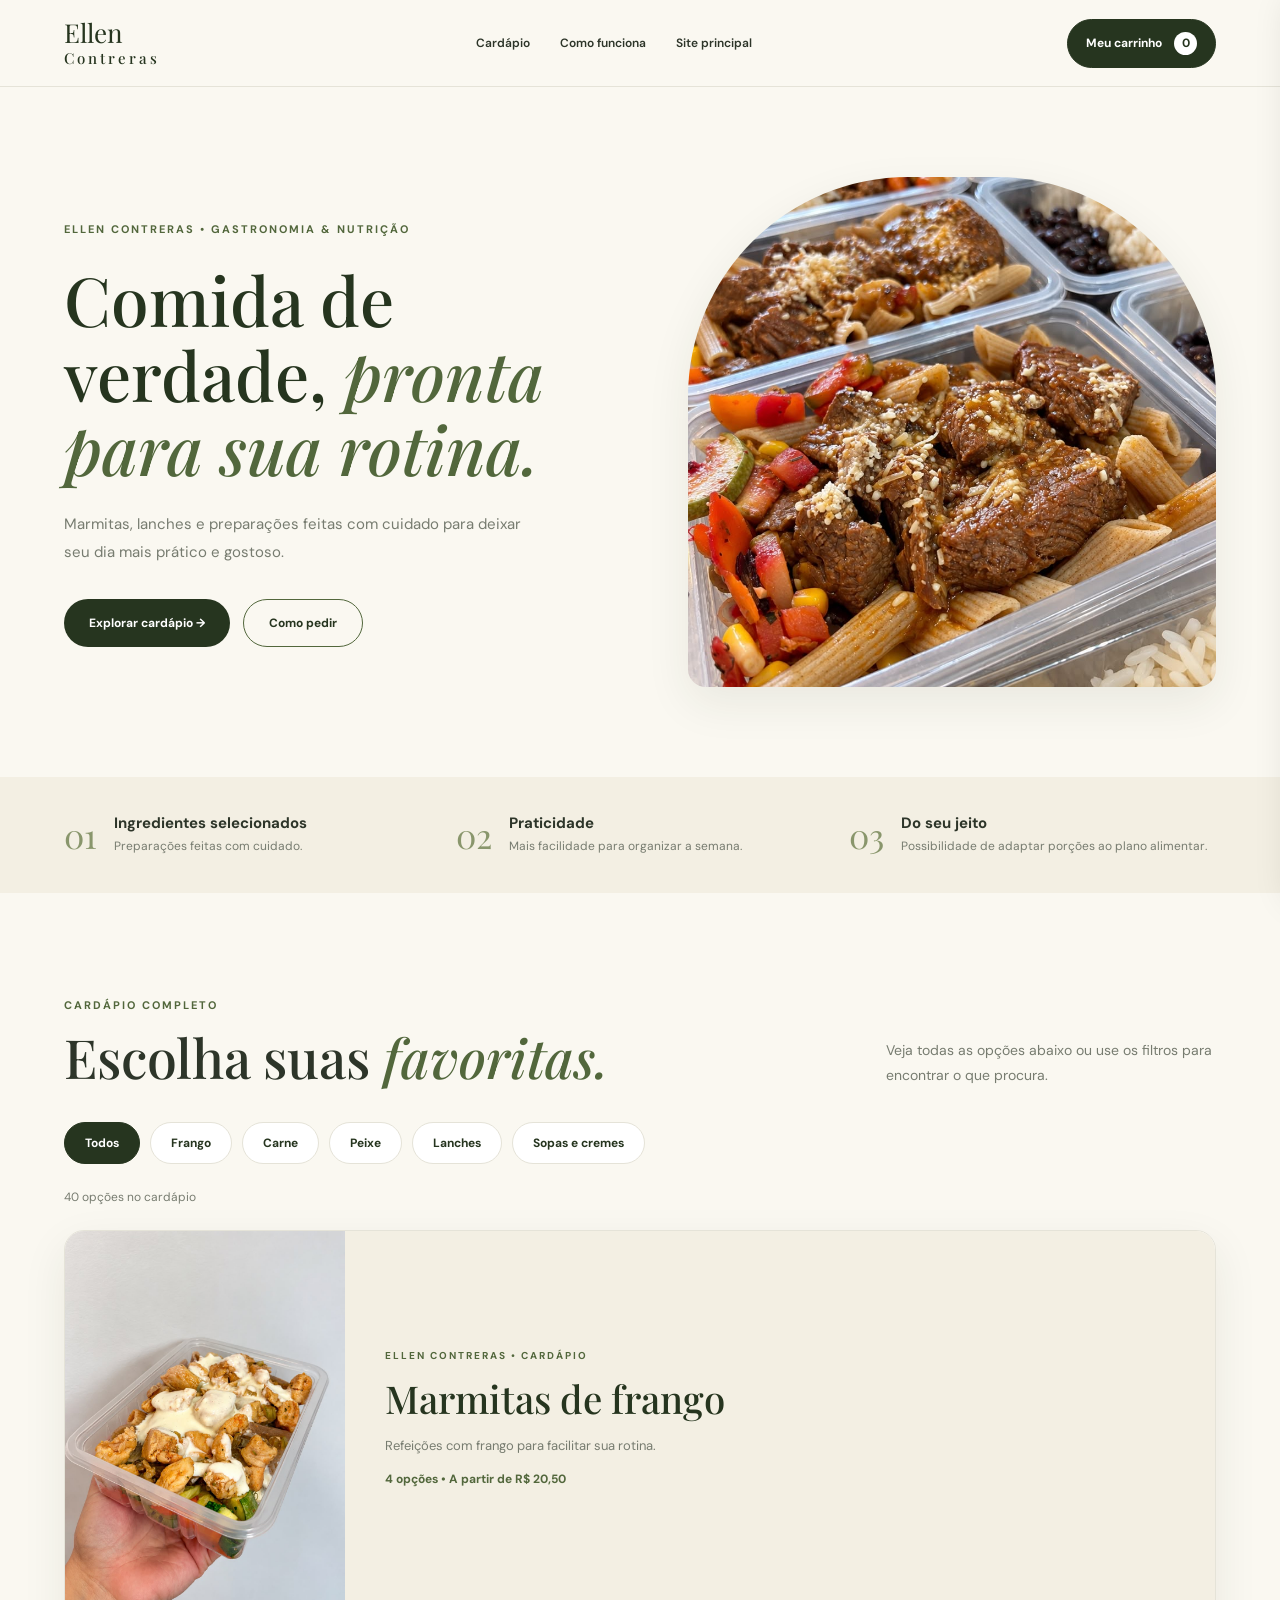
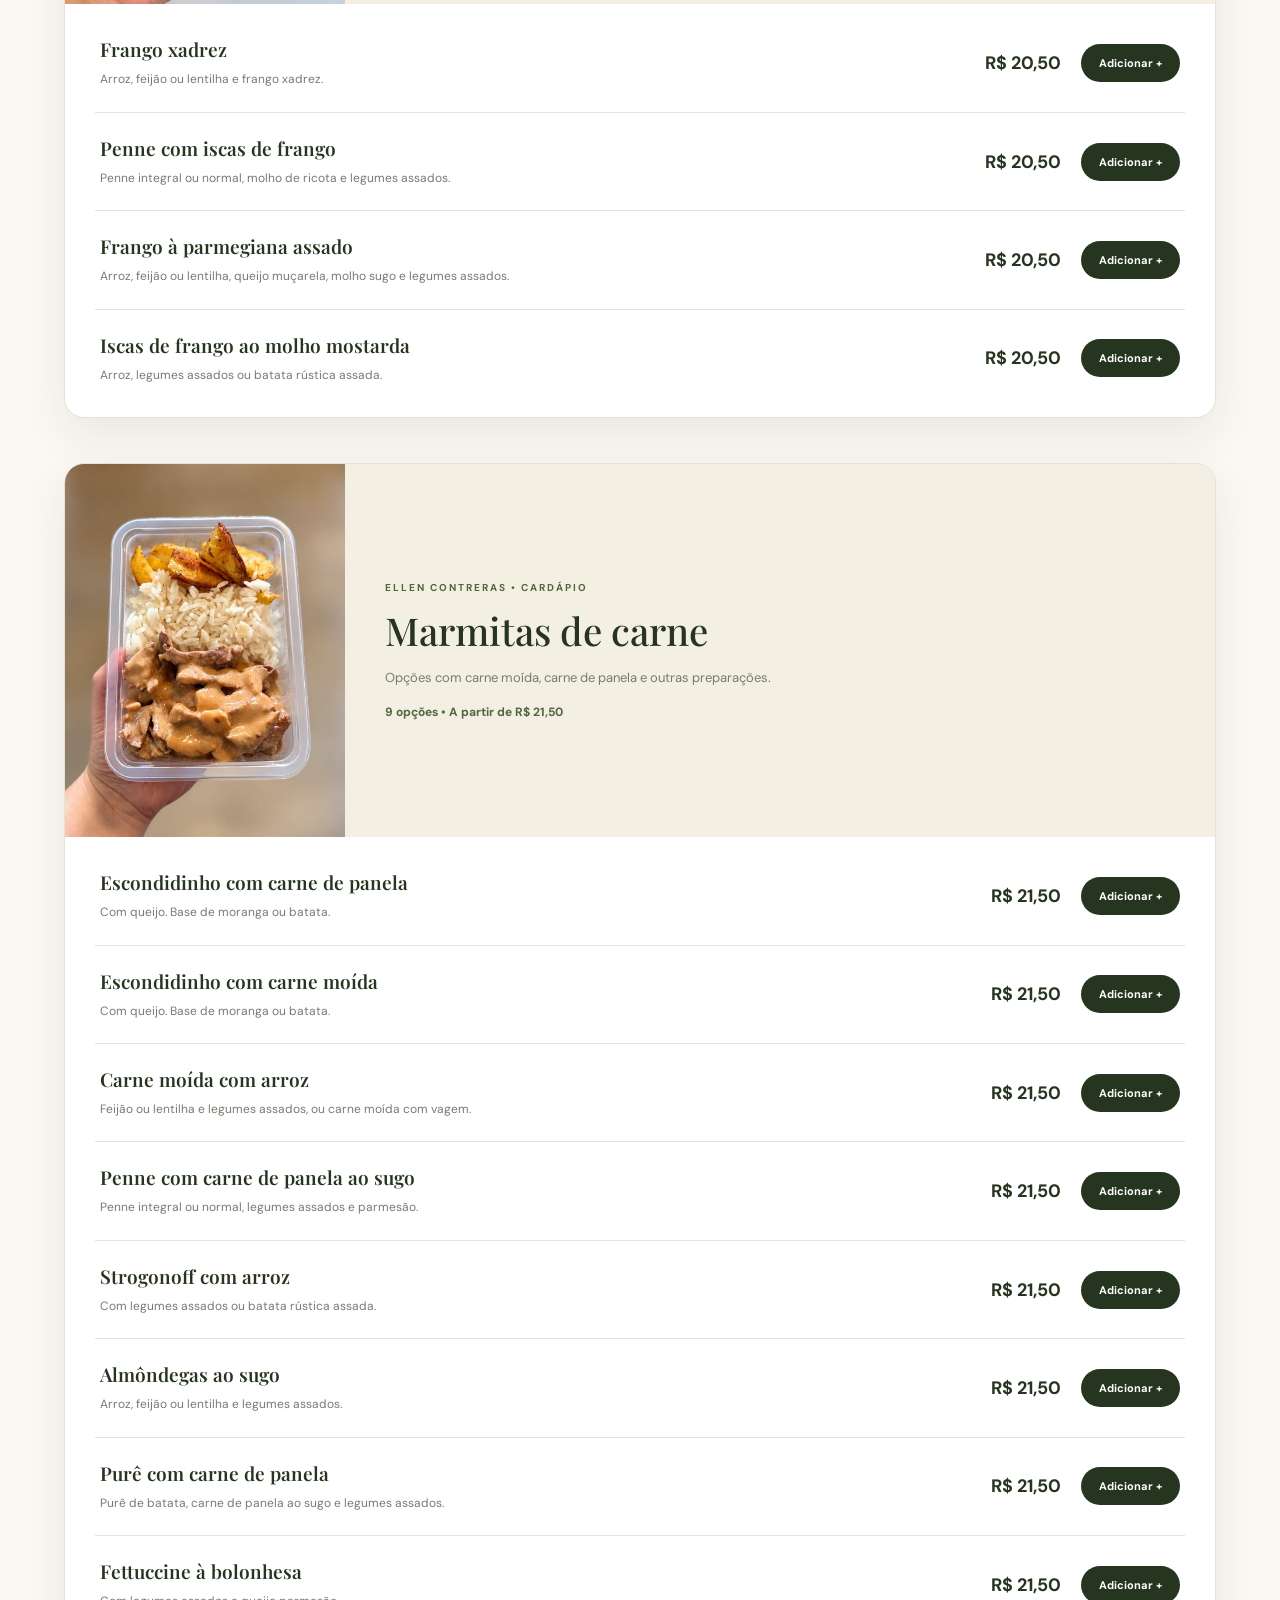
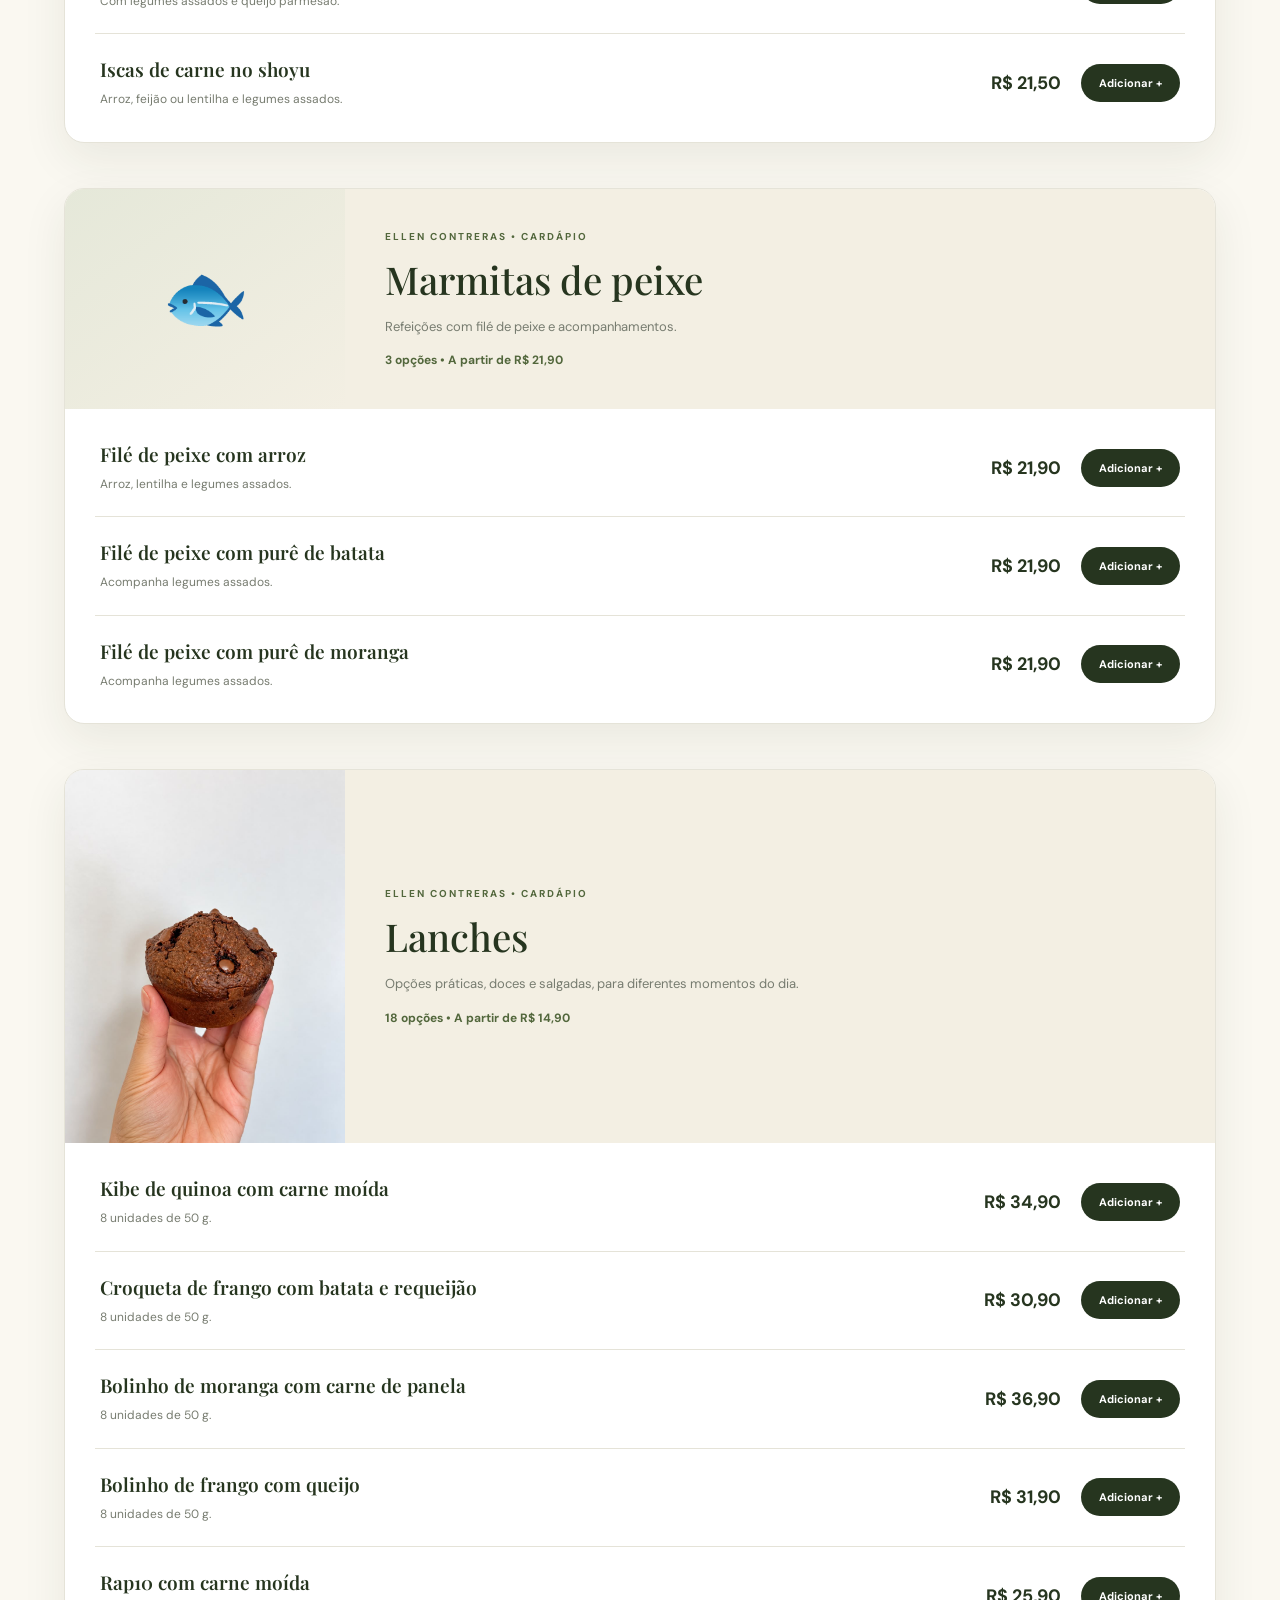
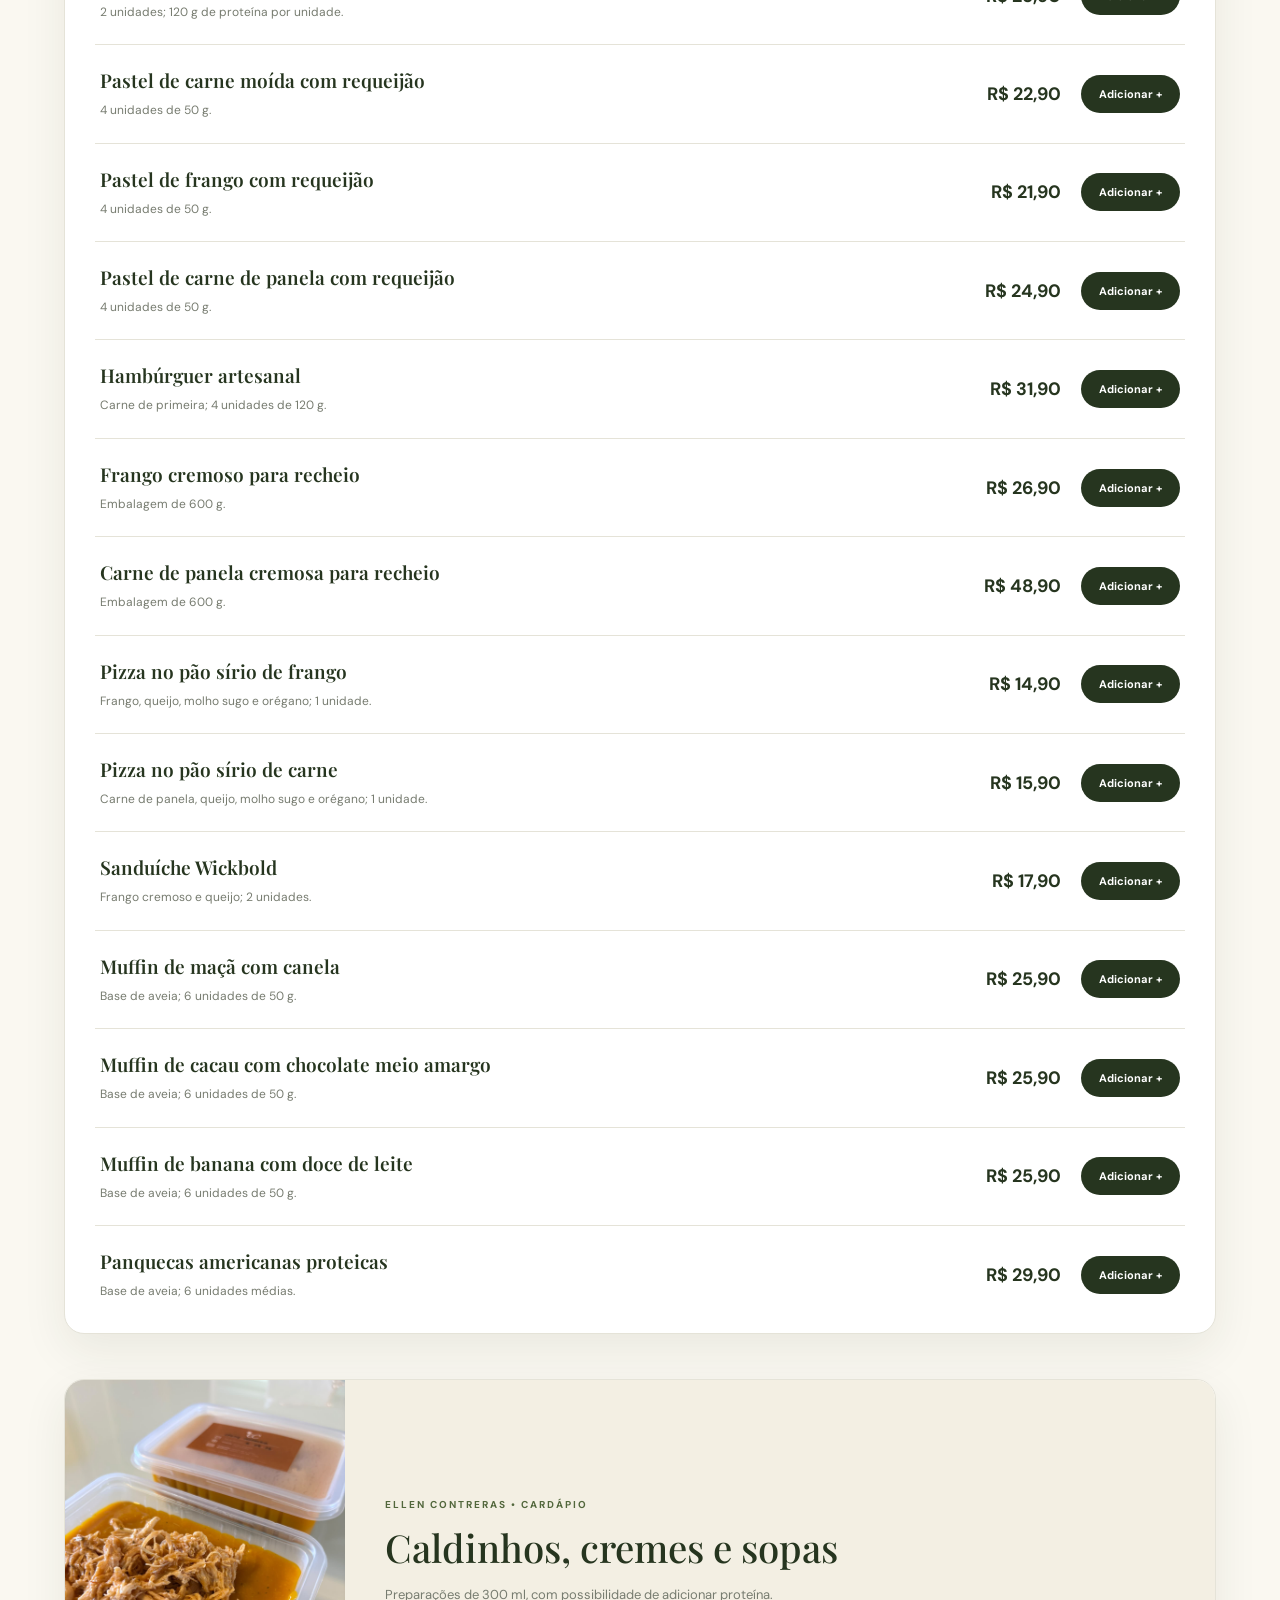
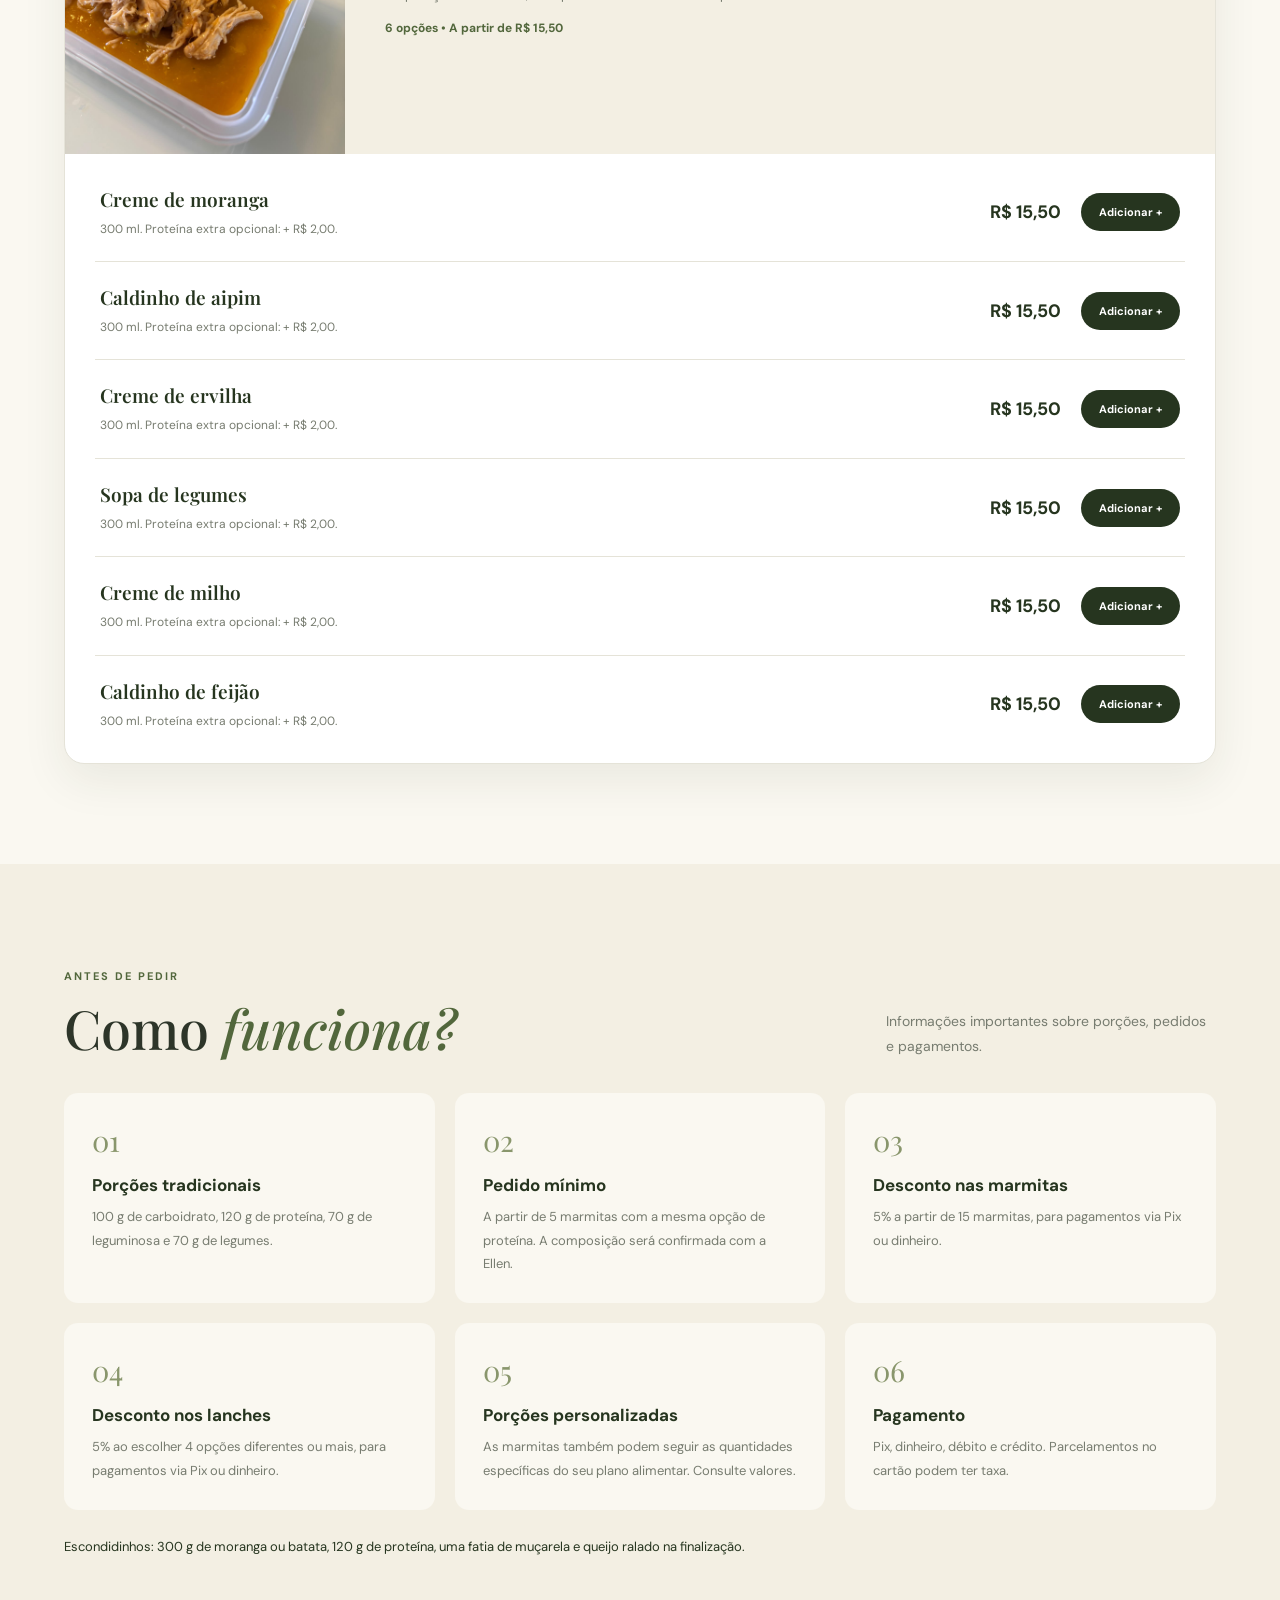
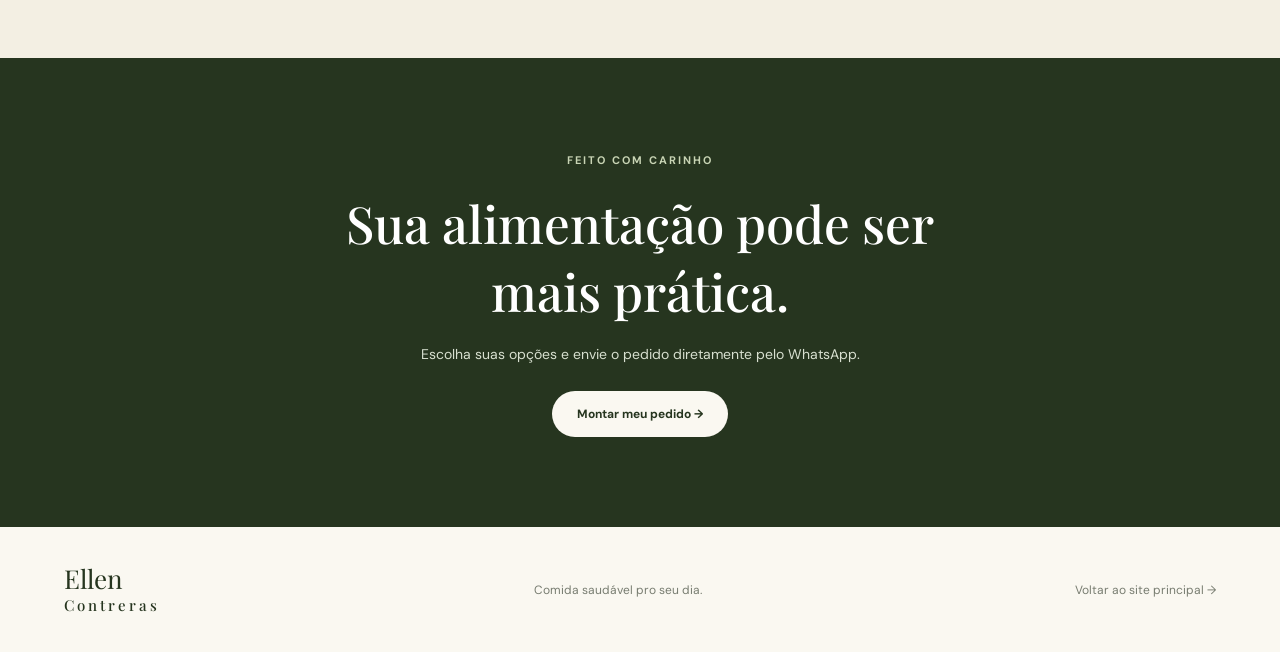
==== marmitas/index.html @ 261aaf0c "Add files via upload" ====
<!DOCTYPE html>
<html lang="pt-BR">
<head>
  <meta charset="UTF-8">
  <meta name="viewport" content="width=device-width, initial-scale=1.0">
  <meta name="description" content="Cardápio de marmitas, lanches e sopas da Ellen Contreras.">
  <title>Cardápio | Ellen Contreras</title>

  <link rel="preconnect" href="https://fonts.googleapis.com">
  <link rel="preconnect" href="https://fonts.gstatic.com" crossorigin>
  <link href="https://fonts.googleapis.com/css2?family=DM+Sans:wght@400;500;600;700&family=Playfair+Display:ital,wght@0,500;0,600;1,500&display=swap" rel="stylesheet">

  <link rel="stylesheet" href="marmitas.css">
</head>

<body>

<header class="header">
  <div class="container nav">

    <a href="../index.html" class="logo">
      <span>Ellen</span>
      <strong>Contreras</strong>
    </a>

    <nav class="nav-links">
      <a href="#cardapio">Cardápio</a>
      <a href="#regras">Como funciona</a>
      <a href="../index.html">Site principal</a>
    </nav>

    <button class="cart-button" id="openCart" type="button">
      <span>Meu carrinho</span>
      <span class="cart-count" id="cartCount">0</span>
    </button>

  </div>
</header>

<main>

  <section class="hero">
    <div class="container hero-grid">

      <div class="hero-content">
        <span class="eyebrow">ELLEN CONTRERAS • GASTRONOMIA & NUTRIÇÃO</span>

        <h1>Comida de verdade, <em>pronta para sua rotina.</em></h1>

        <p>
          Marmitas, lanches e preparações feitas com cuidado
          para deixar seu dia mais prático e gostoso.
        </p>

        <div class="hero-buttons">
          <a class="btn-primary" href="#cardapio">Explorar cardápio →</a>
          <a class="btn-secondary" href="#regras">Como pedir</a>
        </div>
      </div>

      <div class="hero-photo">
        <img
          src="../Imagens/Imagens ellen/Marmitas variadas.jpg"
          alt="Marmitas da Ellen Contreras"
        >
      </div>

    </div>
  </section>

  <section class="benefits">
    <div class="container benefits-grid">

      <div class="benefit">
        <span class="benefit-number">01</span>
        <div>
          <h3>Ingredientes selecionados</h3>
          <p>Preparações feitas com cuidado.</p>
        </div>
      </div>

      <div class="benefit">
        <span class="benefit-number">02</span>
        <div>
          <h3>Praticidade</h3>
          <p>Mais facilidade para organizar a semana.</p>
        </div>
      </div>

      <div class="benefit">
        <span class="benefit-number">03</span>
        <div>
          <h3>Do seu jeito</h3>
          <p>Possibilidade de adaptar porções ao plano alimentar.</p>
        </div>
      </div>

    </div>
  </section>

  <section class="section products-section" id="cardapio">
    <div class="container">

      <div class="section-heading">
        <div>
          <span class="section-label">CARDÁPIO COMPLETO</span>
          <h2>Escolha suas <em>favoritas.</em></h2>
        </div>

        <p>
          Veja todas as opções abaixo ou use os filtros
          para encontrar o que procura.
        </p>
      </div>

      <div class="filters" id="filters">
        <button class="filter active" data-filter="todos" type="button">Todos</button>
        <button class="filter" data-filter="frango" type="button">Frango</button>
        <button class="filter" data-filter="carne" type="button">Carne</button>
        <button class="filter" data-filter="peixe" type="button">Peixe</button>
        <button class="filter" data-filter="lanches" type="button">Lanches</button>
        <button class="filter" data-filter="sopas" type="button">Sopas e cremes</button>
      </div>

      <p class="results-label" id="resultsLabel"></p>

      <div class="products-grid" id="productsGrid"></div>

    </div>
  </section>

  <section class="section how-section" id="regras">
    <div class="container">

      <div class="section-heading">
        <div>
          <span class="section-label">ANTES DE PEDIR</span>
          <h2>Como <em>funciona?</em></h2>
        </div>

        <p>Informações importantes sobre porções, pedidos e pagamentos.</p>
      </div>

      <div class="rules-grid">

        <article class="rule-card">
          <span>01</span>
          <h3>Porções tradicionais</h3>
          <p>100 g de carboidrato, 120 g de proteína, 70 g de leguminosa e 70 g de legumes.</p>
        </article>

        <article class="rule-card">
          <span>02</span>
          <h3>Pedido mínimo</h3>
          <p>A partir de 5 marmitas com a mesma opção de proteína. A composição será confirmada com a Ellen.</p>
        </article>

        <article class="rule-card">
          <span>03</span>
          <h3>Desconto nas marmitas</h3>
          <p>5% a partir de 15 marmitas, para pagamentos via Pix ou dinheiro.</p>
        </article>

        <article class="rule-card">
          <span>04</span>
          <h3>Desconto nos lanches</h3>
          <p>5% ao escolher 4 opções diferentes ou mais, para pagamentos via Pix ou dinheiro.</p>
        </article>

        <article class="rule-card">
          <span>05</span>
          <h3>Porções personalizadas</h3>
          <p>As marmitas também podem seguir as quantidades específicas do seu plano alimentar. Consulte valores.</p>
        </article>

        <article class="rule-card">
          <span>06</span>
          <h3>Pagamento</h3>
          <p>Pix, dinheiro, débito e crédito. Parcelamentos no cartão podem ter taxa.</p>
        </article>

      </div>

      <p class="rules-note">
        Escondidinhos: 300 g de moranga ou batata, 120 g de proteína,
        uma fatia de muçarela e queijo ralado na finalização.
      </p>

    </div>
  </section>

  <section class="cta">
    <div class="container cta-content">
      <span>FEITO COM CARINHO</span>
      <h2>Sua alimentação pode ser mais prática.</h2>
      <p>Escolha suas opções e envie o pedido diretamente pelo WhatsApp.</p>
      <a href="#cardapio" class="btn-light">Montar meu pedido →</a>
    </div>
  </section>

</main>

<!-- FUNDO ESCURO DO CARRINHO -->
<div class="cart-overlay" id="cartOverlay"></div>

<!-- CARRINHO -->
<aside class="cart" id="cart" aria-label="Carrinho de compras">

  <div class="cart-header">
    <div>
      <span>SEU PEDIDO</span>
      <h2>Meu carrinho</h2>
    </div>

    <button
      class="close-cart"
      id="closeCart"
      type="button"
      aria-label="Fechar carrinho"
    >✕</button>
  </div>

  <!-- PRODUTOS ESCOLHIDOS -->
  <div class="cart-items" id="cartItems">
    <div class="empty-cart">Seu carrinho está vazio.</div>
  </div>

  <div class="cart-footer">

    <!-- INFORMAÇÕES DO CLIENTE -->
    <details class="customer-fields" id="customerFields">
      <summary>Informações para finalizar o pedido</summary>

      <div class="customer-fields-content">

        <p>Preencha seus dados somente na hora de finalizar.</p>

        <label for="customerName">Seu nome *</label>
        <input
          type="text"
          id="customerName"
          placeholder="Digite seu nome"
          autocomplete="name"
          maxlength="100"
        >

        <label for="deliveryType">Como deseja receber? *</label>
        <select id="deliveryType">
          <option value="">Selecione uma opção</option>
          <option value="Entrega">Entrega</option>
          <option value="Retirada">Retirada</option>
        </select>

        <!-- ENDEREÇO DE ENTREGA -->
        <div id="addressField" hidden>

          <label for="customerAddress">Rua ou avenida *</label>
          <input
            type="text"
            id="customerAddress"
            placeholder="Ex.: Rua das Flores"
            autocomplete="address-line1"
            maxlength="150"
          >

          <label for="customerNumber">Número *</label>
          <input
            type="text"
            id="customerNumber"
            placeholder="Ex.: 123"
            maxlength="20"
          >

          <label class="no-number-option" for="noNumber">
            <input type="checkbox" id="noNumber">
            Minha casa não tem número
          </label>

          <label for="customerComplement">Complemento</label>
          <input
            type="text"
            id="customerComplement"
            placeholder="Ex.: apartamento 302, bloco B (opcional)"
            autocomplete="address-line2"
            maxlength="100"
          >

          <label for="customerNeighborhood">Bairro *</label>
          <input
            type="text"
            id="customerNeighborhood"
            placeholder="Seu bairro"
            maxlength="100"
          >

          <label for="customerCity">Cidade *</label>
          <input
            type="text"
            id="customerCity"
            placeholder="Sua cidade"
            autocomplete="address-level2"
            maxlength="100"
          >

          <label for="customerReference">Ponto de referência</label>
          <input
            type="text"
            id="customerReference"
            placeholder="Ex.: perto do mercado (opcional)"
            maxlength="150"
          >

        </div>

        <label for="customerNotes">Observações (opcional)</label>
        <textarea
          id="customerNotes"
          rows="2"
          placeholder="Ex.: sem cebola, preferência de acompanhamento..."
          maxlength="500"
        ></textarea>

        <p
          id="customerError"
          class="customer-error"
          role="alert"
          hidden
        ></p>

      </div>
    </details>

    <!-- FORMA DE PAGAMENTO -->
    <label class="payment-label" for="paymentMethod">
      Forma de pagamento
    </label>

    <select class="payment-select" id="paymentMethod">
      <option value="pix">Pix</option>
      <option value="dinheiro">Dinheiro</option>
      <option value="debito">Cartão de débito</option>
      <option value="credito">Cartão de crédito</option>
    </select>

    <!-- RESUMO E TOTAL -->
    <div class="cart-summary">

      <div>
        <span>Subtotal</span>
        <strong id="cartSubtotal">R$ 0,00</strong>
      </div>

      <div>
        <span>Desconto estimado</span>
        <strong id="cartDiscount">R$ 0,00</strong>
      </div>

      <div class="summary-total">
        <span>Total estimado</span>
        <strong id="cartTotal">R$ 0,00</strong>
      </div>

    </div>

    <!-- AVISO E FINALIZAÇÃO -->
    <p class="cart-warning" id="cartWarning"></p>

    <button class="checkout-button" id="checkout" type="button">
      Finalizar pelo WhatsApp →
    </button>

    <p class="cart-note">
      O pedido e os valores serão confirmados pela Ellen.
      Entrega, adaptações e eventuais taxas não estão incluídas.
    </p>

  </div>
</aside>

<footer class="footer">
  <div class="container footer-content">

    <a href="../index.html" class="footer-logo">
      <span>Ellen</span>
      <strong>Contreras</strong>
    </a>

    <p>Comida saudável pro seu dia.</p>

    <a href="../index.html">Voltar ao site principal →</a>

  </div>
</footer>

<script src="marmitas.js"></script>

</body>
</html>
---- marmitas/marmitas.css ----
/* ========================================
   ELLEN CONTRERAS — CARDÁPIO
   ======================================== */

:root {
  --green-dark: #26351f;
  --green: #52673c;
  --green-light: #89966c;
  --cream: #f3efe3;
  --cream-light: #faf8f1;
  --white: #fff;
  --text: #2d3529;
  --text-soft: #777c70;
  --border: #e5e3d8;
  --shadow: 0 16px 45px rgba(38, 53, 31, .08);
}

* {
  margin: 0;
  padding: 0;
  box-sizing: border-box;
}

html {
  scroll-behavior: smooth;
  scroll-padding-top: 95px;
}

body {
  font-family: "DM Sans", sans-serif;
  color: var(--text);
  background: var(--cream-light);
}

body.cart-open {
  overflow: hidden;
}

a {
  color: inherit;
  text-decoration: none;
}

button,
input,
select,
textarea {
  font: inherit;
}

button {
  cursor: pointer;
}

img {
  display: block;
  max-width: 100%;
}

[hidden] {
  display: none !important;
}

.container {
  width: min(1160px, 90%);
  margin-inline: auto;
}

.section {
  padding: 100px 0;
}

h1,
h2,
h3 {
  font-weight: 500;
}

h1,
h2 {
  font-family: "Playfair Display", serif;
}

em {
  color: var(--green);
  font-weight: 500;
}

.section-label,
.eyebrow {
  color: var(--green);
  font-size: 11px;
  font-weight: 700;
  letter-spacing: 2px;
}

.section-heading {
  display: flex;
  justify-content: space-between;
  align-items: end;
  gap: 30px;
  margin-bottom: 34px;
}

.section-heading h2 {
  font-size: clamp(35px, 4.5vw, 54px);
  line-height: 1.15;
  margin-top: 12px;
}

.section-heading > p {
  max-width: 330px;
  font-size: 14px;
  line-height: 1.8;
  color: var(--text-soft);
}

/* ========================================
   HEADER
   ======================================== */

.header {
  position: sticky;
  top: 0;
  z-index: 30;
  background: rgba(250, 248, 241, .96);
  backdrop-filter: blur(12px);
  border-bottom: 1px solid var(--border);
}

.nav {
  min-height: 86px;
  display: flex;
  align-items: center;
  justify-content: space-between;
  gap: 24px;
}

.logo,
.footer-logo {
  display: flex;
  flex-direction: column;
  font-family: "Playfair Display", serif;
  line-height: .9;
  color: var(--green-dark);
}

.logo span,
.footer-logo span {
  font-size: 26px;
}

.logo strong,
.footer-logo strong {
  font-size: 15px;
  font-weight: 500;
  letter-spacing: 3px;
  margin-top: 8px;
}

.nav-links {
  display: flex;
  gap: 30px;
}

.nav-links a {
  font-size: 12px;
  font-weight: 600;
  transition: color .2s;
}

.nav-links a:hover {
  color: var(--green-light);
}

.cart-button {
  border: 1px solid var(--green-dark);
  border-radius: 100px;
  padding: 12px 18px;
  background: var(--green-dark);
  color: white;
  display: flex;
  gap: 12px;
  align-items: center;
  font-size: 12px;
  font-weight: 700;
  white-space: nowrap;
}

.cart-button:hover {
  background: var(--green);
}

.cart-count {
  background: white;
  color: var(--green-dark);
  border-radius: 50%;
  width: 23px;
  height: 23px;
  display: grid;
  place-items: center;
}

/* ========================================
   HERO
   ======================================== */

.hero {
  padding: 90px 0;
  overflow: hidden;
}

.hero-grid {
  display: grid;
  grid-template-columns: 1.05fr 1fr;
  align-items: center;
  gap: 70px;
}

.hero-content h1 {
  font-size: clamp(43px, 5.3vw, 74px);
  line-height: 1.1;
  margin: 24px 0;
  color: var(--green-dark);
}

.hero-content p {
  font-size: 15px;
  line-height: 1.9;
  max-width: 470px;
  color: var(--text-soft);
}

.hero-buttons {
  display: flex;
  flex-wrap: wrap;
  gap: 13px;
  margin-top: 32px;
}

.btn-primary,
.btn-secondary,
.btn-light {
  display: inline-flex;
  justify-content: center;
  align-items: center;
  padding: 15px 25px;
  border-radius: 100px;
  font-size: 12px;
  font-weight: 700;
  transition: transform .2s, background .2s;
}

.btn-primary {
  background: var(--green-dark);
  color: white;
}

.btn-secondary {
  border: 1px solid var(--green);
  color: var(--green-dark);
}

.btn-light {
  background: var(--cream-light);
  color: var(--green-dark);
}

.btn-primary:hover,
.btn-secondary:hover,
.btn-light:hover {
  transform: translateY(-3px);
}

.hero-photo {
  height: 510px;
  border-radius: 220px 220px 18px 18px;
  overflow: hidden;
  background: var(--cream);
  box-shadow: var(--shadow);
}

.hero-photo img {
  width: 100%;
  height: 100%;
  object-fit: cover;
}

/* ========================================
   BENEFÍCIOS
   ======================================== */

.benefits {
  background: var(--cream);
  padding: 35px 0;
}

.benefits-grid {
  display: grid;
  grid-template-columns: repeat(3, 1fr);
  gap: 25px;
}

.benefit {
  display: flex;
  gap: 17px;
  align-items: center;
}

.benefit-number {
  font-family: "Playfair Display", serif;
  font-size: 34px;
  color: var(--green-light);
}

.benefit h3 {
  font-size: 15px;
  font-weight: 700;
}

.benefit p {
  font-size: 12px;
  line-height: 1.6;
  margin-top: 4px;
  color: var(--text-soft);
}

/* ========================================
   FILTROS
   ======================================== */

.filters {
  display: flex;
  flex-wrap: wrap;
  gap: 10px;
  margin-bottom: 25px;
}

.filter {
  border: 1px solid var(--border);
  background: white;
  color: var(--green-dark);
  border-radius: 100px;
  padding: 12px 20px;
  font-size: 12px;
  font-weight: 700;
  transition: .2s;
}

.filter:hover,
.filter.active {
  background: var(--green-dark);
  color: white;
  border-color: var(--green-dark);
}

.results-label {
  font-size: 12px;
  color: var(--text-soft);
  margin-bottom: 25px;
}

/* ========================================
   CATEGORIAS COM FOTO ÚNICA
   ======================================== */

.products-grid {
  display: flex;
  flex-direction: column;
  gap: 45px;
}

.category-section {
  background: white;
  border: 1px solid var(--border);
  border-radius: 20px;
  overflow: hidden;
  box-shadow: var(--shadow);
}

.category-banner {
  display: grid;
  grid-template-columns: 280px 1fr;
  min-height: 220px;
  background: var(--cream);
}

.category-photo {
  height: 100%;
  min-height: 220px;
  overflow: hidden;
  background: #e9e7db;
}

.category-photo img {
  width: 100%;
  height: 100%;
  object-fit: cover;
}

.category-placeholder {
  width: 100%;
  height: 100%;
  min-height: 220px;
  display: grid;
  place-items: center;
  font-size: 70px;
  background: linear-gradient(145deg, #e5e8d9, #f3efe3);
}

.category-banner-content {
  padding: 35px 40px;
  display: flex;
  flex-direction: column;
  justify-content: center;
}

.category-banner-content > span {
  color: var(--green);
  font-size: 10px;
  letter-spacing: 2px;
  font-weight: 700;
}

.category-banner-content h3 {
  margin: 10px 0;
  font-family: "Playfair Display", serif;
  color: var(--green-dark);
  font-size: clamp(28px, 3vw, 40px);
}

.category-banner-content p {
  color: var(--text-soft);
  font-size: 13px;
  line-height: 1.8;
  max-width: 500px;
}

.category-count {
  margin-top: 14px;
  font-size: 12px;
  font-weight: 700;
  color: var(--green);
}

/* ========================================
   LISTA DE PRODUTOS
   ======================================== */

.category-products {
  padding: 10px 30px;
}

.product-row {
  display: flex;
  align-items: center;
  justify-content: space-between;
  gap: 25px;
  padding: 22px 5px;
  border-bottom: 1px solid var(--border);
}

.product-row:last-child {
  border-bottom: none;
}

.product-row-info {
  flex: 1;
  min-width: 0;
}

.product-row-info h4 {
  font-family: "Playfair Display", serif;
  font-size: 19px;
  font-weight: 600;
  color: var(--green-dark);
  margin-bottom: 7px;
}

.product-row-info p {
  font-size: 12px;
  color: var(--text-soft);
  line-height: 1.7;
}

.product-row-actions {
  display: flex;
  align-items: center;
  gap: 20px;
  flex-shrink: 0;
}

.price {
  font-size: 18px;
  font-weight: 700;
  color: var(--green-dark);
  white-space: nowrap;
}

.add-cart {
  border: none;
  border-radius: 100px;
  padding: 12px 18px;
  background: var(--green-dark);
  color: white;
  font-size: 11px;
  font-weight: 700;
  white-space: nowrap;
  transition: .2s;
}

.add-cart:hover {
  background: var(--green);
  transform: translateY(-2px);
}

/* ========================================
   COMO FUNCIONA
   ======================================== */

.how-section {
  background: var(--cream);
}

.rules-grid {
  display: grid;
  grid-template-columns: repeat(3, minmax(0, 1fr));
  gap: 20px;
}

.rule-card {
  padding: 28px;
  background: var(--cream-light);
  border-radius: 14px;
}

.rule-card > span {
  font-family: "Playfair Display", serif;
  color: var(--green-light);
  font-size: 29px;
}

.rule-card h3 {
  margin: 15px 0 9px;
  font-size: 17px;
  font-weight: 700;
  color: var(--green-dark);
}

.rule-card p {
  color: var(--text-soft);
  font-size: 13px;
  line-height: 1.8;
}

.rules-note {
  font-size: 13px;
  color: var(--green-dark);
  line-height: 1.8;
  margin-top: 25px;
}

/* ========================================
   CTA
   ======================================== */

.cta {
  background: var(--green-dark);
  color: white;
  text-align: center;
  padding: 90px 0;
}

.cta-content > span {
  color: #c8d4b4;
  font-size: 11px;
  letter-spacing: 2px;
  font-weight: 700;
}

.cta h2 {
  font-size: clamp(34px, 4vw, 52px);
  margin: 20px auto;
  max-width: 650px;
}

.cta p {
  color: #d8e0d0;
  margin-bottom: 28px;
  font-size: 14px;
}

/* ========================================
   FOOTER
   ======================================== */

.footer {
  padding: 40px 0;
  background: var(--cream-light);
}

.footer-content {
  display: flex;
  justify-content: space-between;
  align-items: center;
  gap: 25px;
}

.footer-content p,
.footer-content > a:last-child {
  font-size: 12px;
  color: var(--text-soft);
}

/* ========================================
   CARRINHO — ESTRUTURA
   ======================================== */

.cart-overlay {
  position: fixed;
  inset: 0;
  background: rgba(20, 30, 17, .5);
  z-index: 99;
  opacity: 0;
  visibility: hidden;
  transition: .25s;
}

.cart-overlay.active {
  opacity: 1;
  visibility: visible;
}

.cart {
  position: fixed;
  top: 0;
  right: 0;
  bottom: 0;
  width: min(440px, 100%);
  height: 100vh;
  height: 100dvh;
  z-index: 100;
  background: var(--cream-light);
  transform: translateX(105%);
  transition: transform .3s;
  display: flex;
  flex-direction: column;
  box-shadow: -12px 0 35px rgba(0, 0, 0, .12);
}

.cart.active {
  transform: translateX(0);
}

.cart-header {
  padding: 18px 24px;
  display: flex;
  align-items: center;
  justify-content: space-between;
  gap: 12px;
  border-bottom: 1px solid var(--border);
  flex-shrink: 0;
}

.cart-header span {
  font-size: 10px;
  color: var(--green);
  font-weight: 700;
  letter-spacing: 1.5px;
}

.cart-header h2 {
  font-size: 25px;
  margin-top: 5px;
}

.close-cart {
  border: none;
  background: transparent;
  color: var(--green-dark);
  font-size: 22px;
  padding: 8px;
}

/* Produtos ocupam o espaço disponível */

.cart-items {
  flex: 1 1 auto;
  min-height: 90px;
  padding: 8px 22px;
  overflow-y: auto;
  overscroll-behavior: contain;
}

.empty-cart {
  padding: 45px 0;
  color: var(--text-soft);
  text-align: center;
  font-size: 13px;
}

.cart-item {
  display: flex;
  align-items: center;
  justify-content: space-between;
  gap: 12px;
  padding: 14px 0;
  border-bottom: 1px solid var(--border);
}

.cart-item-info {
  flex: 1;
  min-width: 0;
}

.cart-item-info strong {
  display: block;
  font-size: 13px;
  color: var(--green-dark);
  line-height: 1.5;
}

.cart-item-info > span {
  display: block;
  color: var(--text-soft);
  font-size: 12px;
  margin-top: 5px;
}

.cart-item-controls {
  display: flex;
  align-items: center;
  gap: 7px;
  flex-shrink: 0;
}

.cart-item-controls button {
  border: 1px solid var(--border);
  background: white;
  color: var(--green-dark);
  width: 28px;
  height: 28px;
  border-radius: 50%;
}

.cart-item-controls span {
  font-size: 12px;
  font-weight: 700;
  min-width: 15px;
  text-align: center;
}

.cart-item-controls .remove-item {
  border: none;
  background: transparent;
  color: #a65d50;
}

/* Rodapé independente, com rolagem */

.cart-footer {
  flex: 0 1 auto;
  min-height: 0;
  max-height: 62%;
  overflow-y: auto;
  overscroll-behavior: contain;
  padding: 15px 22px 20px;
  border-top: 1px solid var(--border);
  background: var(--cream-light);
}

/* ========================================
   RESUMO DO PEDIDO
   ======================================== */

.cart-summary > div {
  display: flex;
  justify-content: space-between;
  gap: 12px;
  padding: 5px 0;
  font-size: 12px;
}

.cart-summary .summary-total {
  margin-top: 6px;
  padding-top: 12px;
  border-top: 1px solid var(--border);
  font-size: 16px;
  font-weight: 700;
  color: var(--green-dark);
}

/* ========================================
   DADOS DO CLIENTE — RECOLHÍVEIS
   ======================================== */

.customer-fields {
  margin: 15px 0;
  border: 1px solid var(--border);
  border-radius: 12px;
  background: white;
  overflow: hidden;
}

.customer-fields summary {
  position: relative;
  padding: 14px 38px 14px 15px;
  color: var(--green-dark);
  font-size: 12px;
  font-weight: 700;
  cursor: pointer;
  list-style: none;
}

.customer-fields summary::-webkit-details-marker {
  display: none;
}

.customer-fields summary::after {
  content: "+";
  position: absolute;
  right: 15px;
  top: 50%;
  transform: translateY(-50%);
  font-size: 19px;
  font-weight: 400;
  color: var(--green);
}

.customer-fields[open] summary::after {
  content: "−";
}

.customer-fields[open] summary {
  border-bottom: 1px solid var(--border);
}

.customer-fields-content {
  padding: 5px 15px 16px;
}

.customer-fields-content > p:first-child {
  font-size: 11px;
  line-height: 1.6;
  color: var(--text-soft);
  margin: 9px 0 12px;
}

.customer-fields label {
  display: block;
  margin: 12px 0 5px;
  font-size: 11px;
  font-weight: 700;
  color: var(--green-dark);
}

.customer-fields input,
.customer-fields select,
.customer-fields textarea {
  width: 100%;
  border: 1px solid var(--border);
  border-radius: 8px;
  background: white;
  color: var(--green-dark);
  padding: 10px 12px;
  font-size: 12px;
  outline: none;
}

.customer-fields input:focus,
.customer-fields select:focus,
.customer-fields textarea:focus {
  border-color: var(--green);
  box-shadow: 0 0 0 2px rgba(82, 103, 60, .1);
}

.customer-fields textarea {
  resize: vertical;
  min-height: 65px;
}

.customer-fields .customer-error {
  margin-top: 10px;
  color: #a34030;
  font-size: 11px;
  line-height: 1.5;
}

/* ========================================
   PAGAMENTO E FINALIZAÇÃO
   ======================================== */

.payment-label {
  display: block;
  font-size: 11px;
  font-weight: 700;
  color: var(--green-dark);
}

.payment-select {
  width: 100%;
  height: 39px;
  margin: 7px 0 11px;
  padding: 7px 12px;
  border: 1px solid var(--border);
  border-radius: 8px;
  background: white;
  color: var(--green-dark);
  font-size: 12px;
}

.cart-warning {
  font-size: 10px;
  line-height: 1.5;
  color: #925f38;
  margin: 7px 0 11px;
}

.checkout-button {
  width: 100%;
  padding: 13px;
  border: none;
  border-radius: 100px;
  background: var(--green-dark);
  color: white;
  font-weight: 700;
  font-size: 12px;
  transition: background .2s;
}

.checkout-button:hover {
  background: var(--green);
}

.checkout-button:disabled {
  opacity: .5;
  cursor: not-allowed;
}

.cart-note {
  margin-top: 9px;
  font-size: 10px;
  line-height: 1.5;
  color: var(--text-soft);
  text-align: center;
}

/* ========================================
   NOTIFICAÇÃO DE PRODUTO ADICIONADO
   ======================================== */

.cart-toast {
  position: fixed;
  right: 24px;
  bottom: 24px;
  z-index: 200;
  display: flex;
  align-items: center;
  gap: 14px;
  width: min(390px, calc(100% - 32px));
  padding: 17px 20px;
  background: var(--green-dark);
  color: white;
  border-radius: 14px;
  box-shadow: 0 12px 35px rgba(0, 0, 0, .2);
  opacity: 0;
  visibility: hidden;
  transform: translateY(20px);
  transition: opacity .25s, transform .25s, visibility .25s;
  pointer-events: none;
}

.cart-toast.show {
  opacity: 1;
  visibility: visible;
  transform: translateY(0);
}

.cart-toast-icon {
  width: 34px;
  height: 34px;
  flex-shrink: 0;
  display: grid;
  place-items: center;
  border-radius: 50%;
  background: var(--green-light);
  font-size: 20px;
  font-weight: 700;
}

.cart-toast strong {
  display: block;
  font-size: 13px;
  margin-bottom: 4px;
}

.cart-toast p {
  font-size: 12px;
  line-height: 1.5;
  color: #e0e8d7;
}

/* ========================================
   RESPONSIVO — TABLET
   ======================================== */

@media (max-width: 1000px) {
  .hero-grid {
    gap: 35px;
  }

  .rules-grid {
    grid-template-columns: repeat(2, minmax(0, 1fr));
  }

  .nav-links {
    gap: 15px;
  }
}

/* ========================================
   RESPONSIVO — CELULAR
   ======================================== */

@media (max-width: 700px) {
  .container {
    width: 90%;
  }

  .section {
    padding: 65px 0;
  }

  .nav {
    min-height: 75px;
  }

  .nav-links {
    display: none;
  }

  .logo span {
    font-size: 22px;
  }

  .cart-button {
    padding: 10px 12px;
  }

  .hero {
    padding: 50px 0;
  }

  .hero-grid {
    grid-template-columns: 1fr;
    gap: 30px;
  }

  .hero-photo {
    height: 330px;
    border-radius: 150px 150px 15px 15px;
  }

  .hero-content h1 {
    font-size: 43px;
  }

  .benefits-grid {
    grid-template-columns: 1fr;
    gap: 22px;
  }

  .section-heading {
    display: block;
  }

  .section-heading > p {
    margin-top: 14px;
  }

  .rules-grid {
    grid-template-columns: 1fr;
  }

  .category-banner {
    grid-template-columns: 1fr;
  }

  .category-photo,
  .category-placeholder {
    height: 220px;
    min-height: 220px;
  }

  .category-banner-content {
    padding: 25px;
  }

  .category-products {
    padding: 5px 20px;
  }

  .product-row {
    align-items: flex-start;
    flex-direction: column;
    gap: 13px;
  }

  .product-row-actions {
    width: 100%;
    justify-content: space-between;
  }

  .product-row-info h4 {
    font-size: 18px;
  }

  .footer-content {
    flex-direction: column;
    text-align: center;
  }

  .cart-toast {
    left: 16px;
    right: 16px;
    bottom: 18px;
    width: auto;
  }
}

/* ========================================
   CARRINHO EM TELAS BAIXAS
   ======================================== */

@media (max-height: 750px) {
  .cart-header {
    padding: 12px 20px;
  }

  .cart-header h2 {
    font-size: 22px;
  }

  .cart-footer {
    padding: 11px 20px 13px;
    max-height: 58%;
  }

  .cart-items {
    min-height: 85px;
  }

  .cart-note {
    display: none;
  }

  .payment-select {
    height: 35px;
  }
}

@media (max-width: 380px) {
  .cart-item {
    align-items: flex-start;
    flex-direction: column;
  }

  .cart-item-controls {
    align-self: flex-end;
  }

  .cart-button > span:first-child {
    font-size: 11px;
  }
}
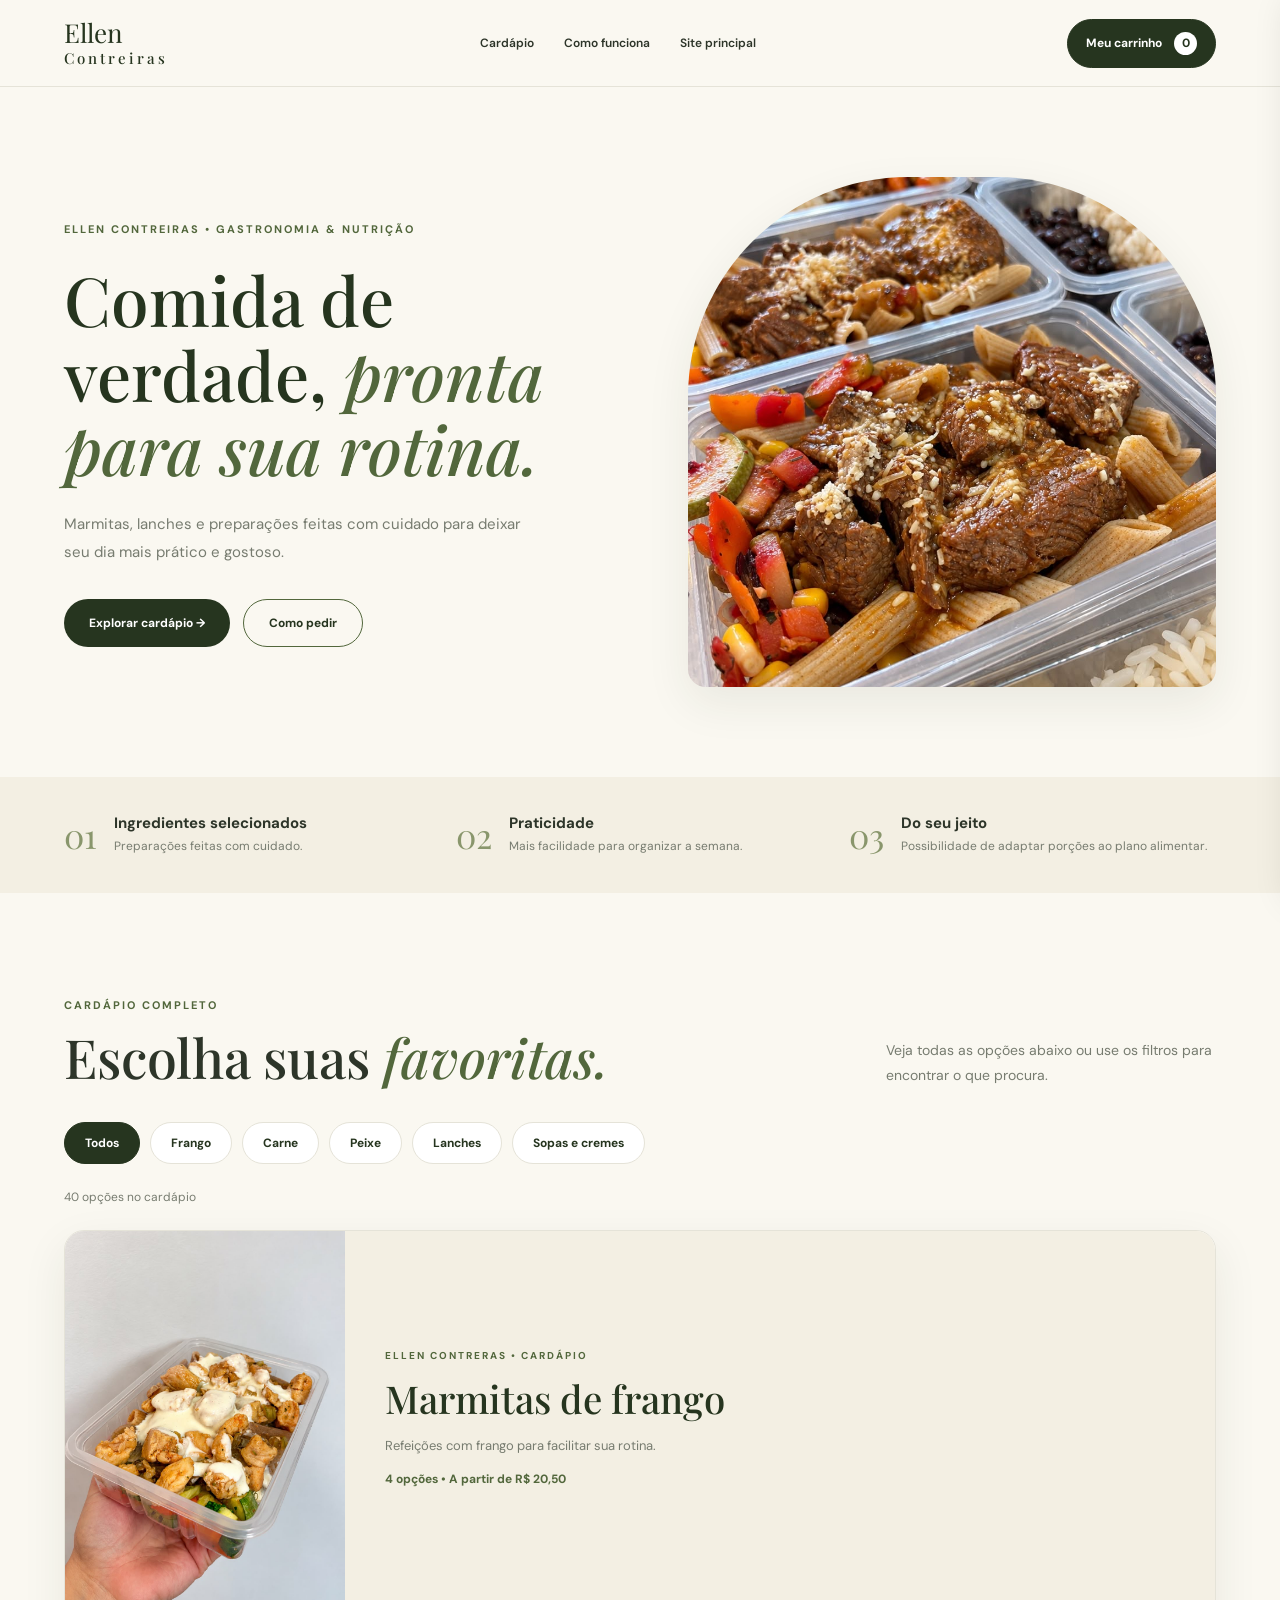
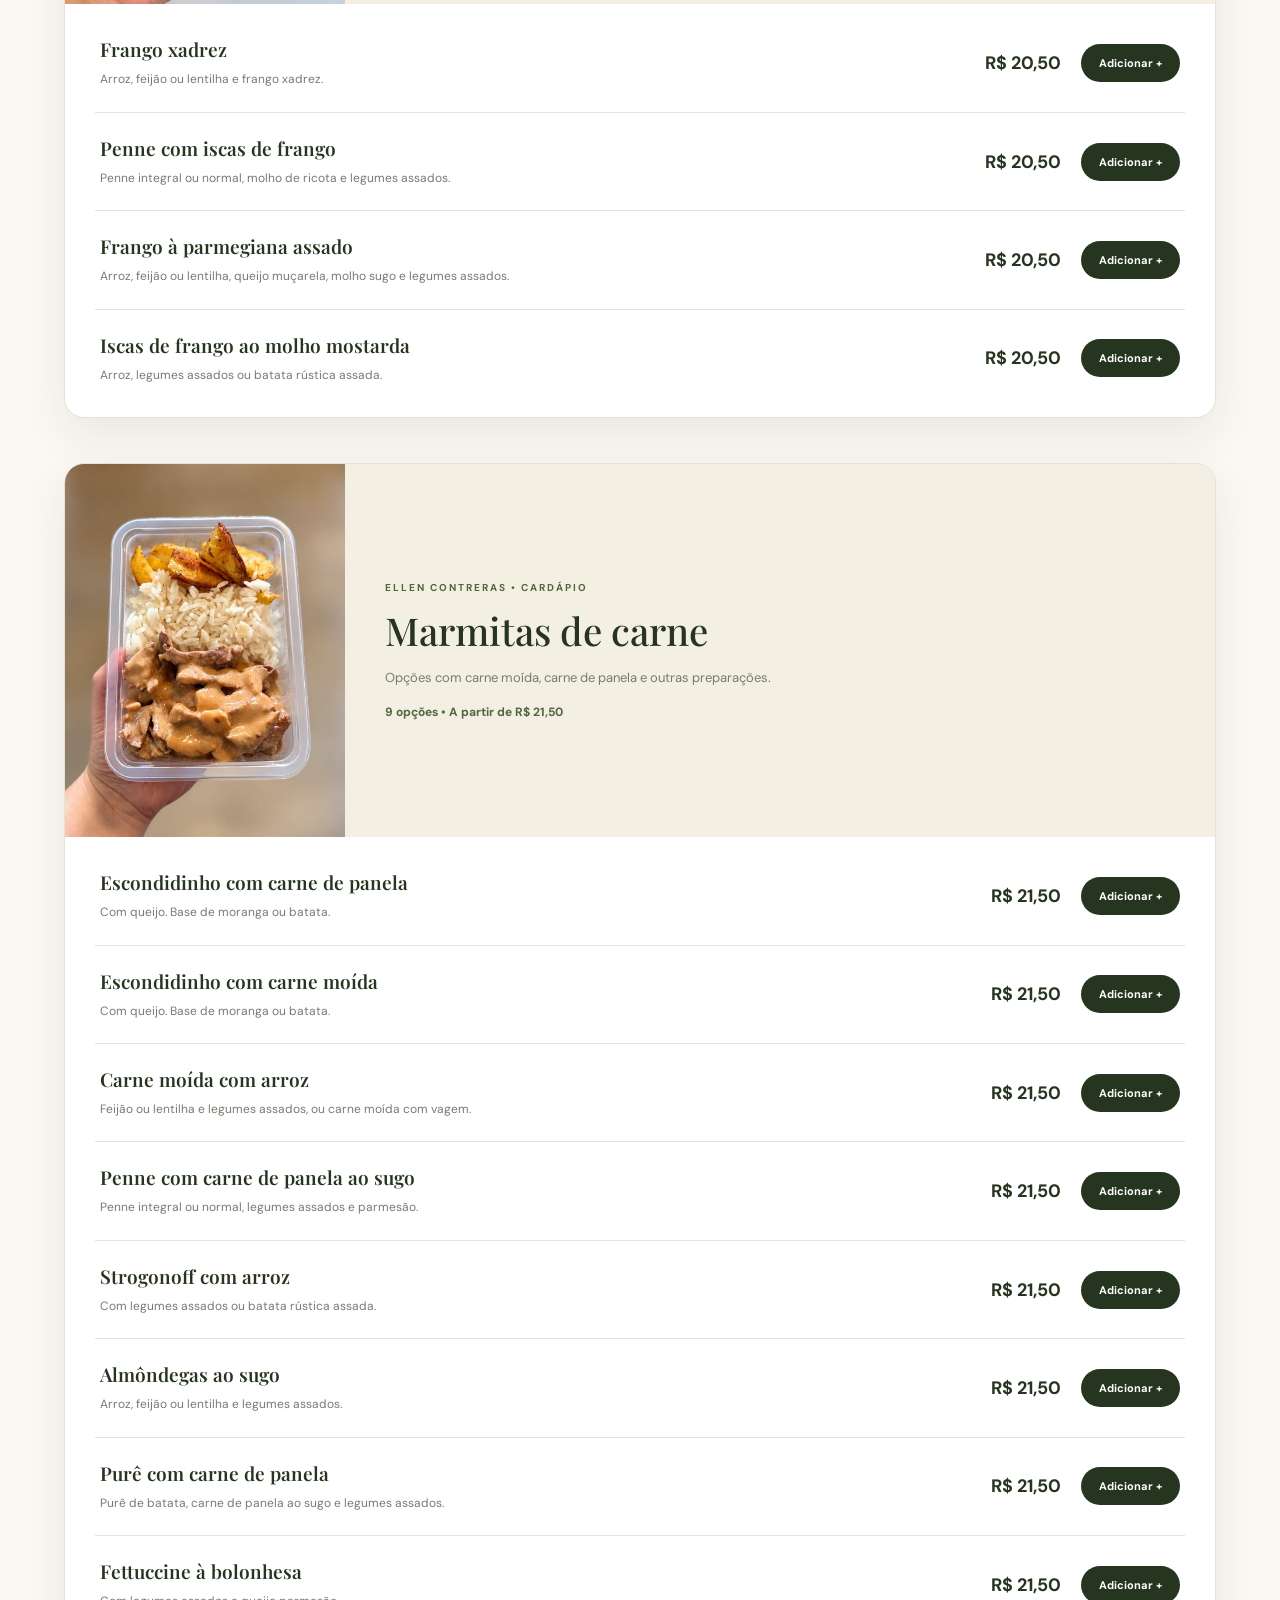
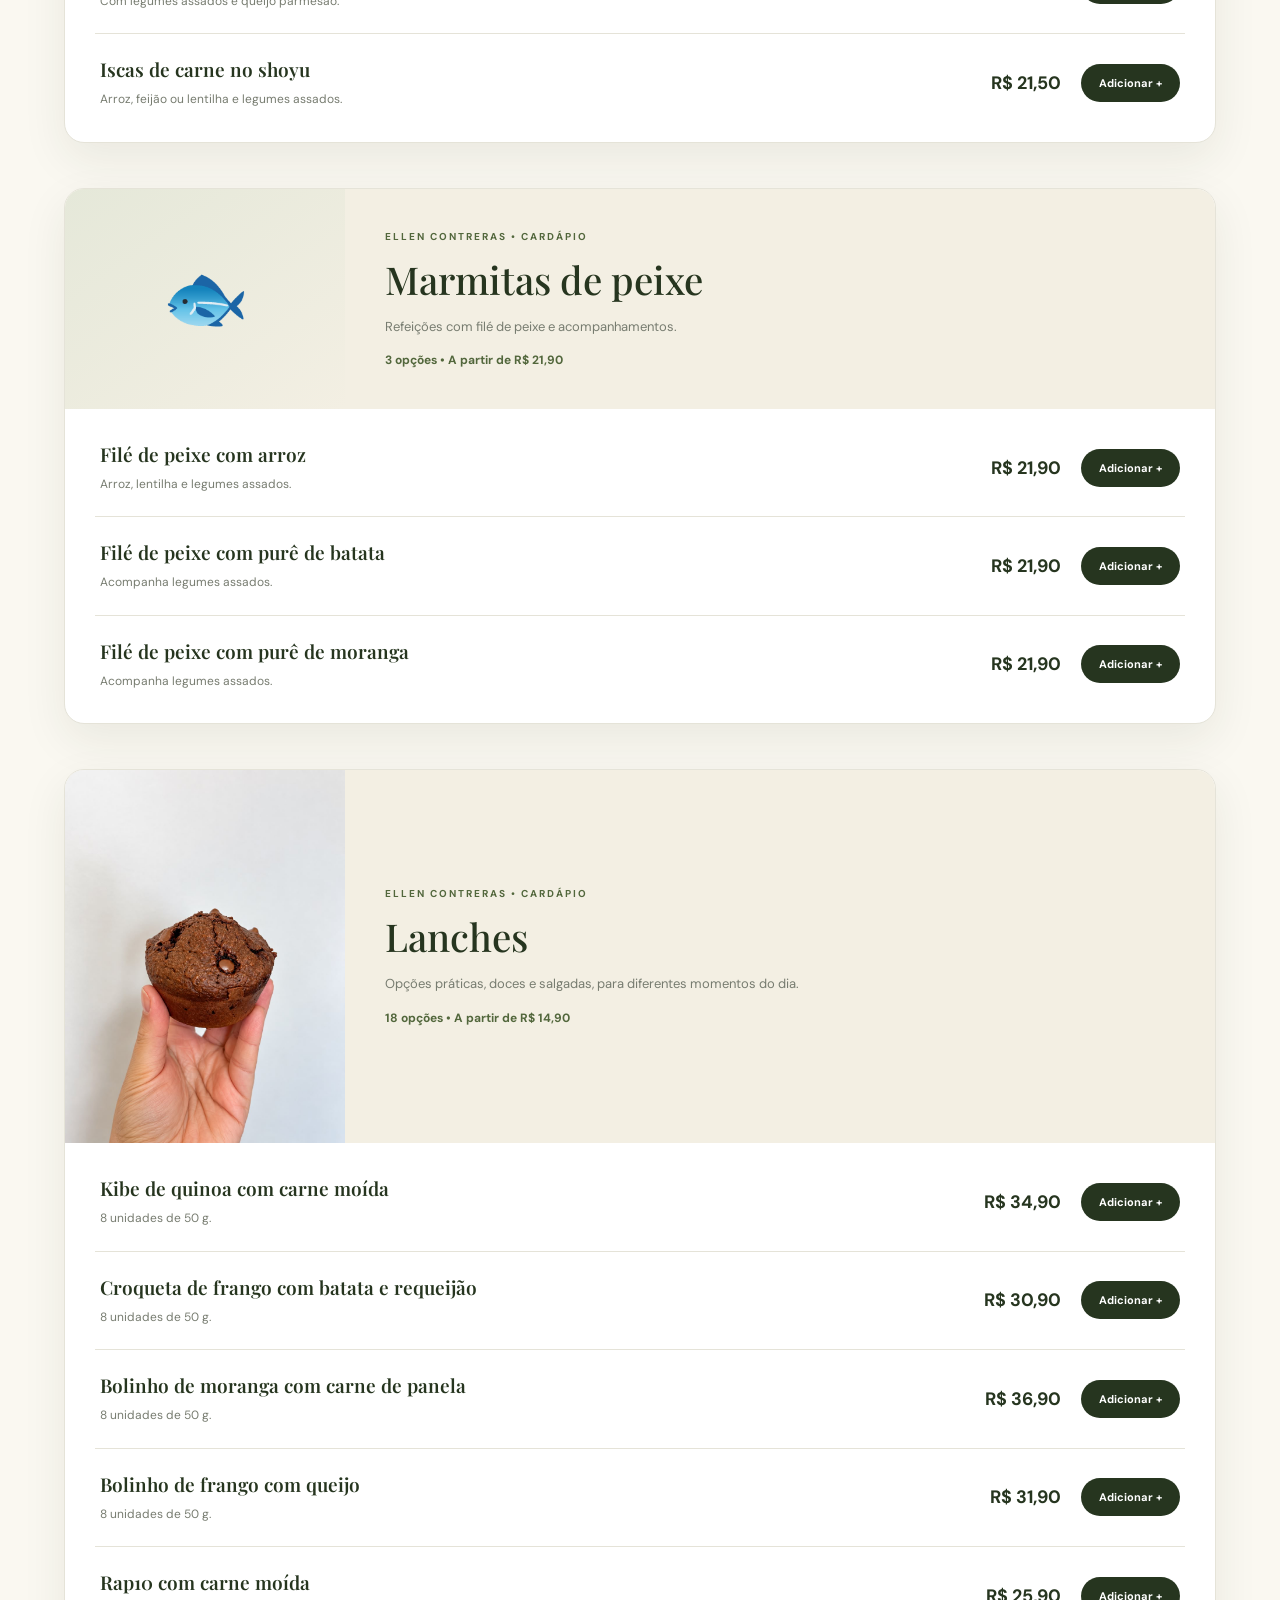
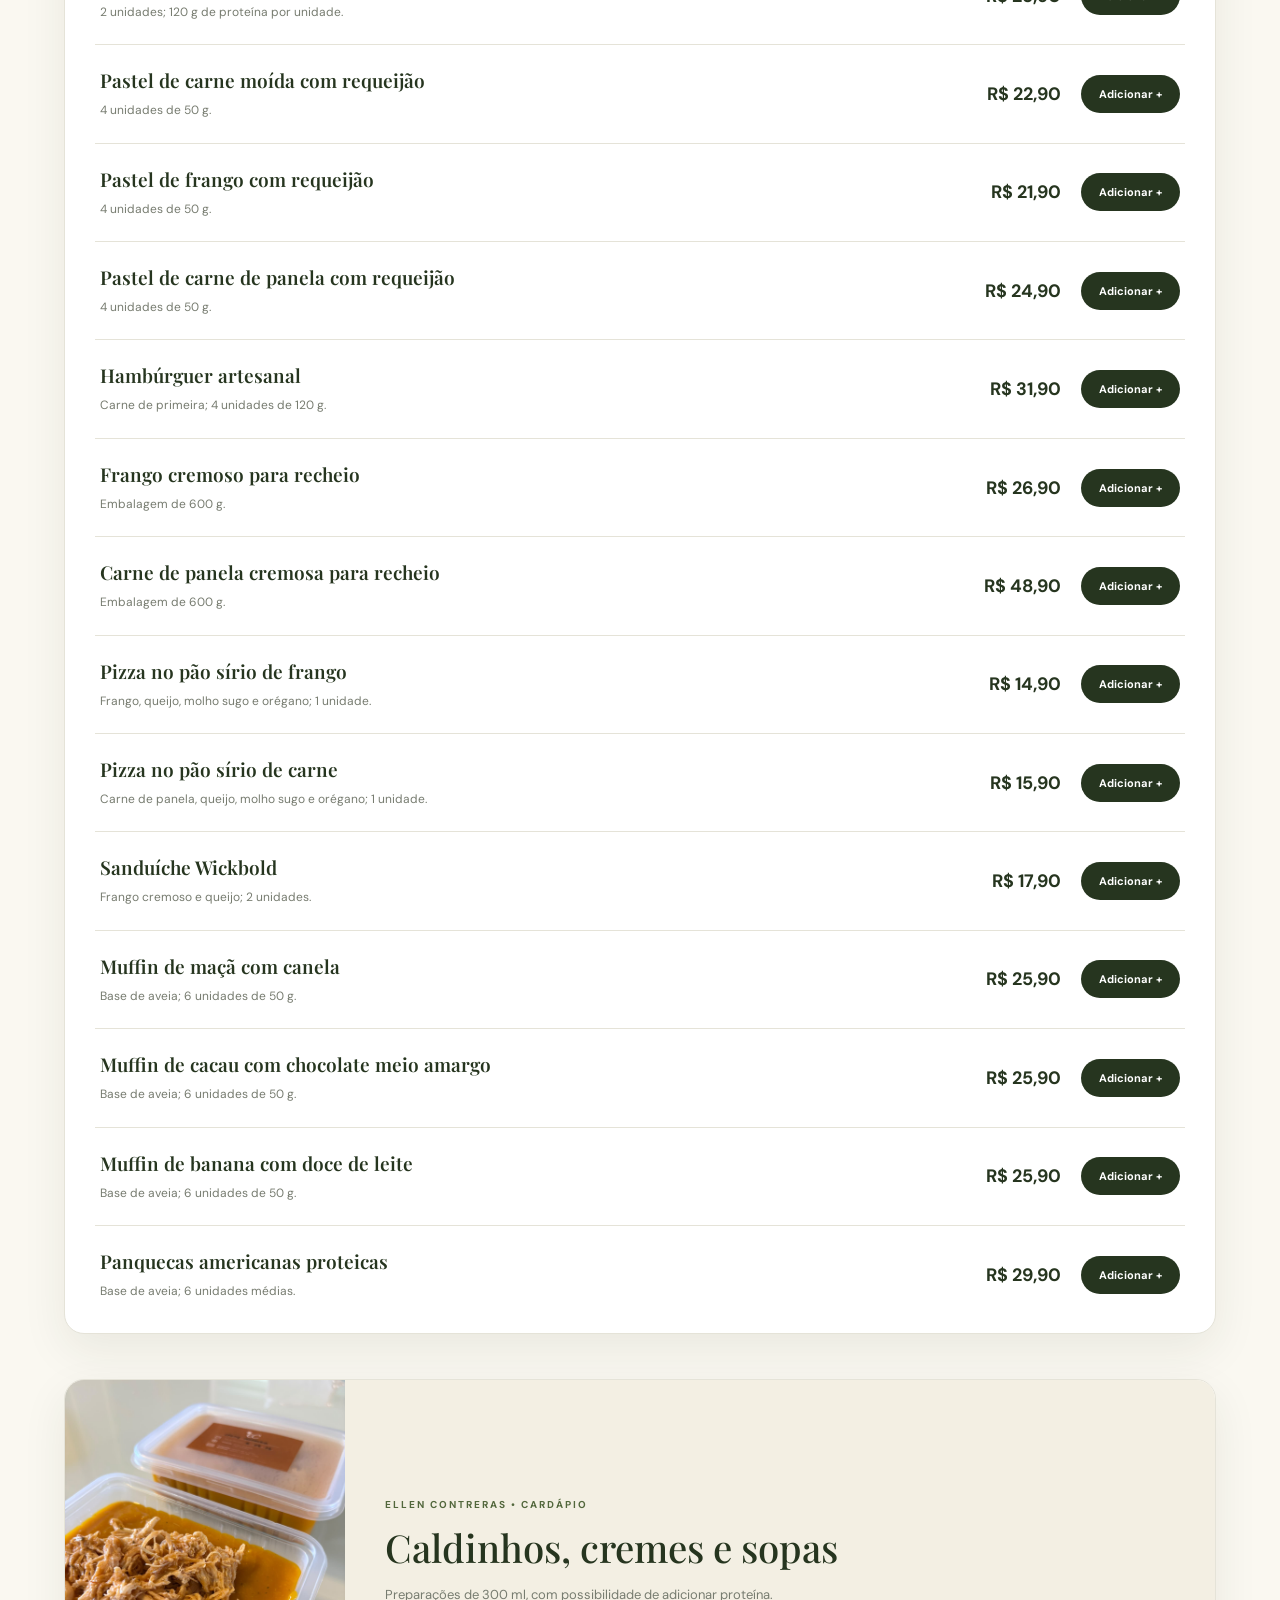
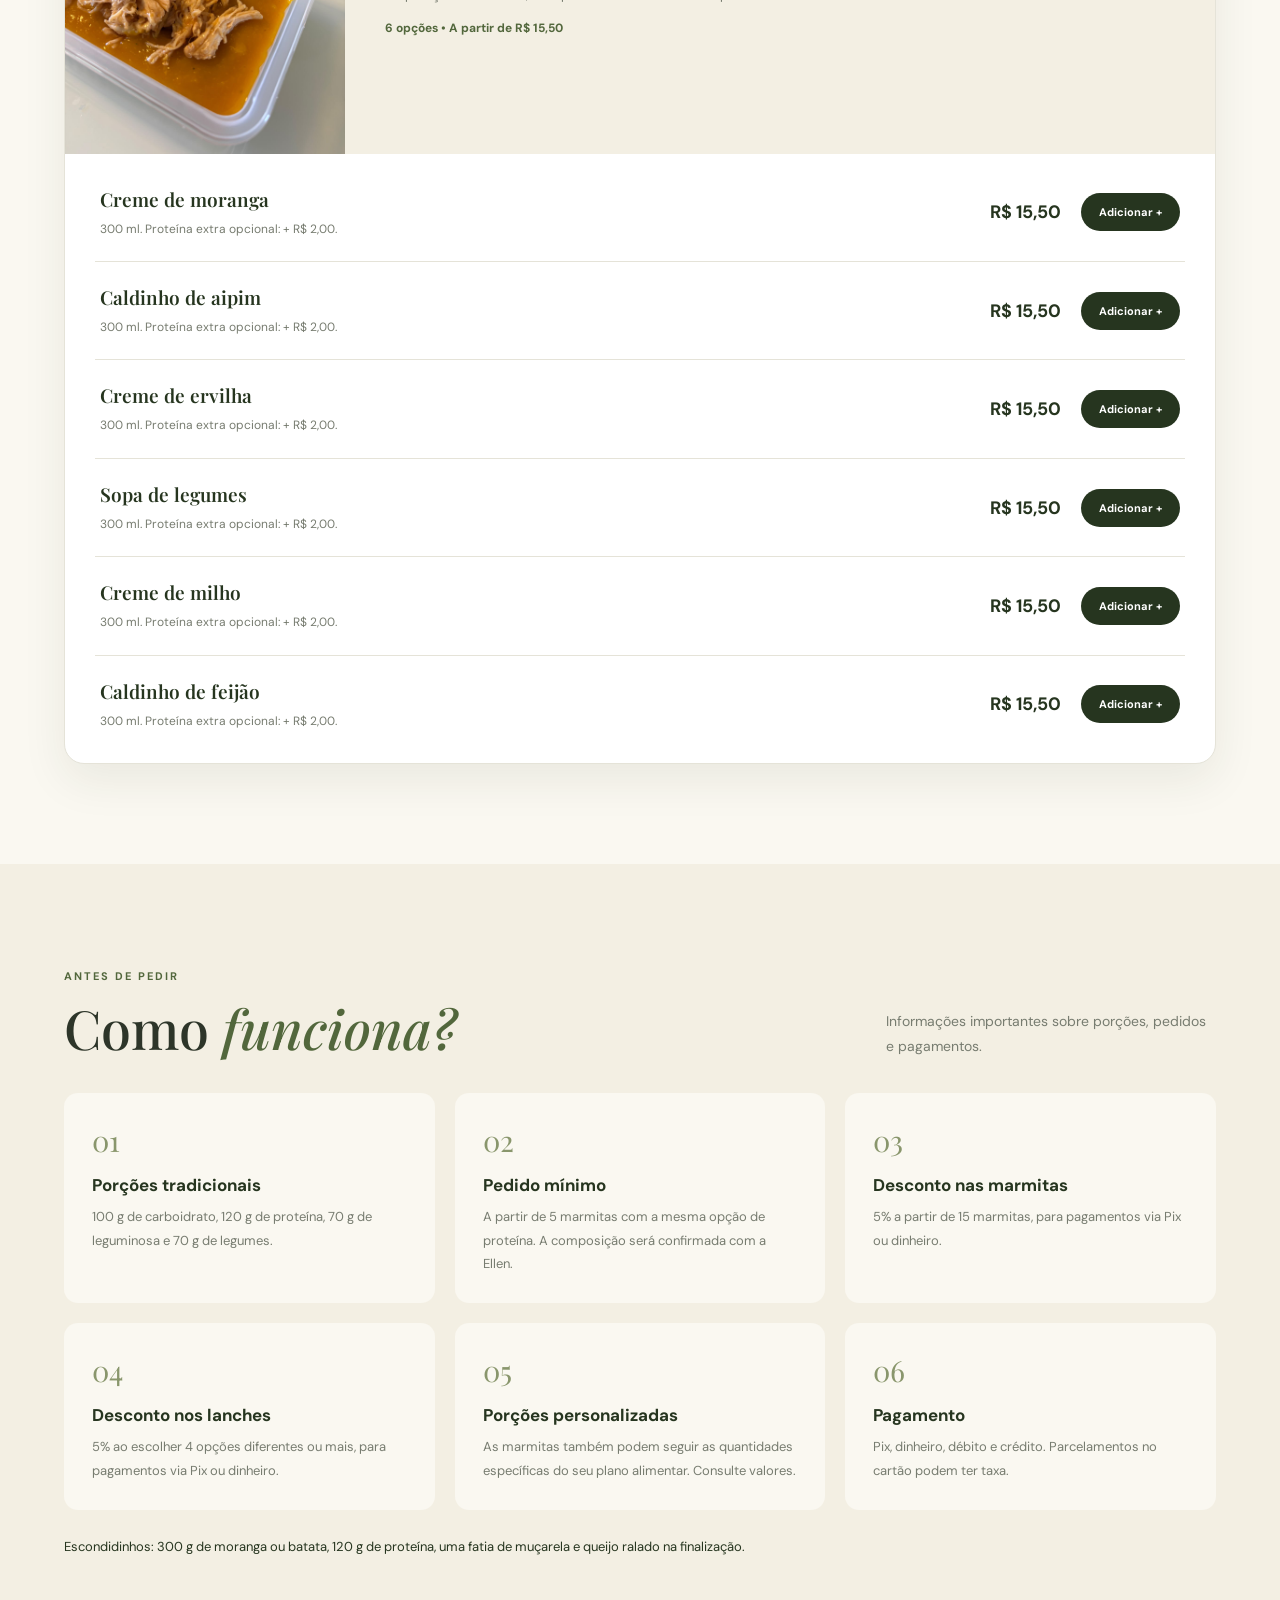
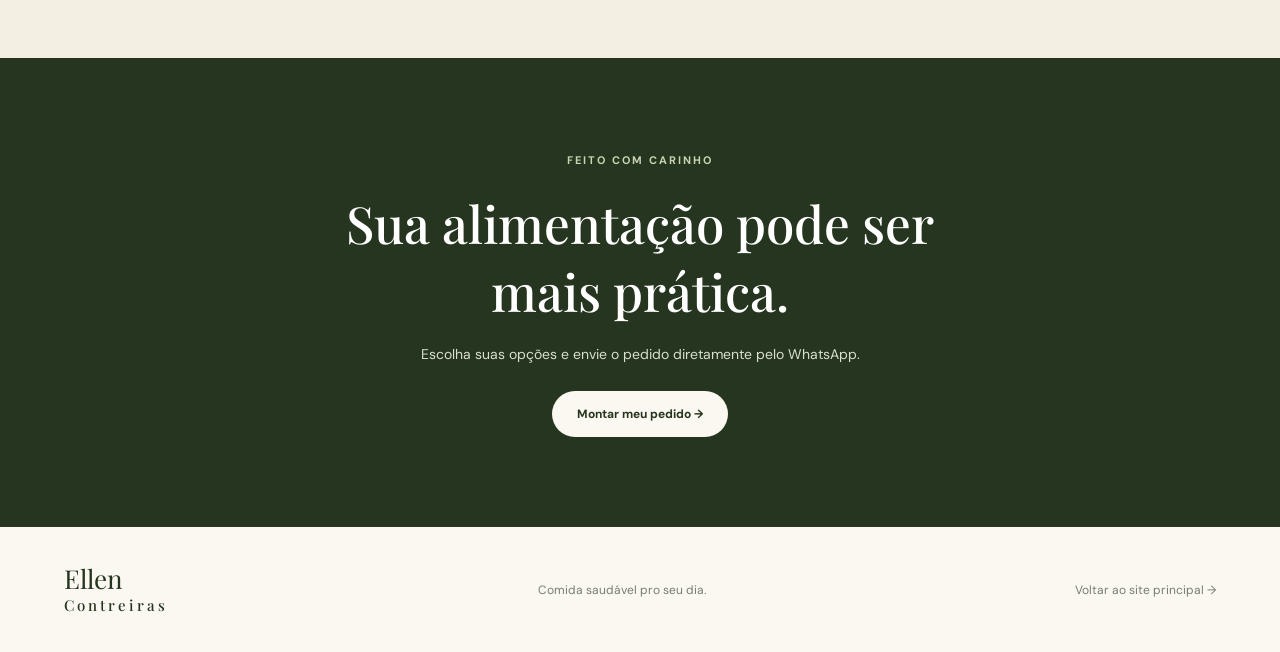
==== commit 5f2b5fe6: "Corrige nome Ellen Contreiras Updated the HTML structure and corrected minor typos in the content." ====
--- a/marmitas/index.html
+++ b/marmitas/index.html
@@ -3,8 +3,8 @@
 <head>
   <meta charset="UTF-8">
   <meta name="viewport" content="width=device-width, initial-scale=1.0">
-  <meta name="description" content="Cardápio de marmitas, lanches e sopas da Ellen Contreras.">
-  <title>Cardápio | Ellen Contreras</title>
+  <meta name="description" content="Cardápio de marmitas, lanches e sopas da Ellen Contreiras.">
+  <title>Cardápio | Ellen Contreiras</title>
 
   <link rel="preconnect" href="https://fonts.googleapis.com">
   <link rel="preconnect" href="https://fonts.gstatic.com" crossorigin>
@@ -20,7 +20,7 @@
 
     <a href="../index.html" class="logo">
       <span>Ellen</span>
-      <strong>Contreras</strong>
+      <strong>Contreiras</strong>
     </a>
 
     <nav class="nav-links">
@@ -43,7 +43,7 @@
     <div class="container hero-grid">
 
       <div class="hero-content">
-        <span class="eyebrow">ELLEN CONTRERAS • GASTRONOMIA & NUTRIÇÃO</span>
+        <span class="eyebrow">ELLEN CONTREIRAS • GASTRONOMIA & NUTRIÇÃO</span>
 
         <h1>Comida de verdade, <em>pronta para sua rotina.</em></h1>
 
@@ -61,7 +61,7 @@
       <div class="hero-photo">
         <img
           src="../Imagens/Imagens ellen/Marmitas variadas.jpg"
-          alt="Marmitas da Ellen Contreras"
+          alt="Marmitas da Ellen Contreiras"
         >
       </div>
 
@@ -382,7 +382,7 @@
 
     <a href="../index.html" class="footer-logo">
       <span>Ellen</span>
-      <strong>Contreras</strong>
+      <strong>Contreiras</strong>
     </a>
 
     <p>Comida saudável pro seu dia.</p>
@@ -395,4 +395,4 @@
 <script src="marmitas.js"></script>
 
 </body>
-</html>+</html>
